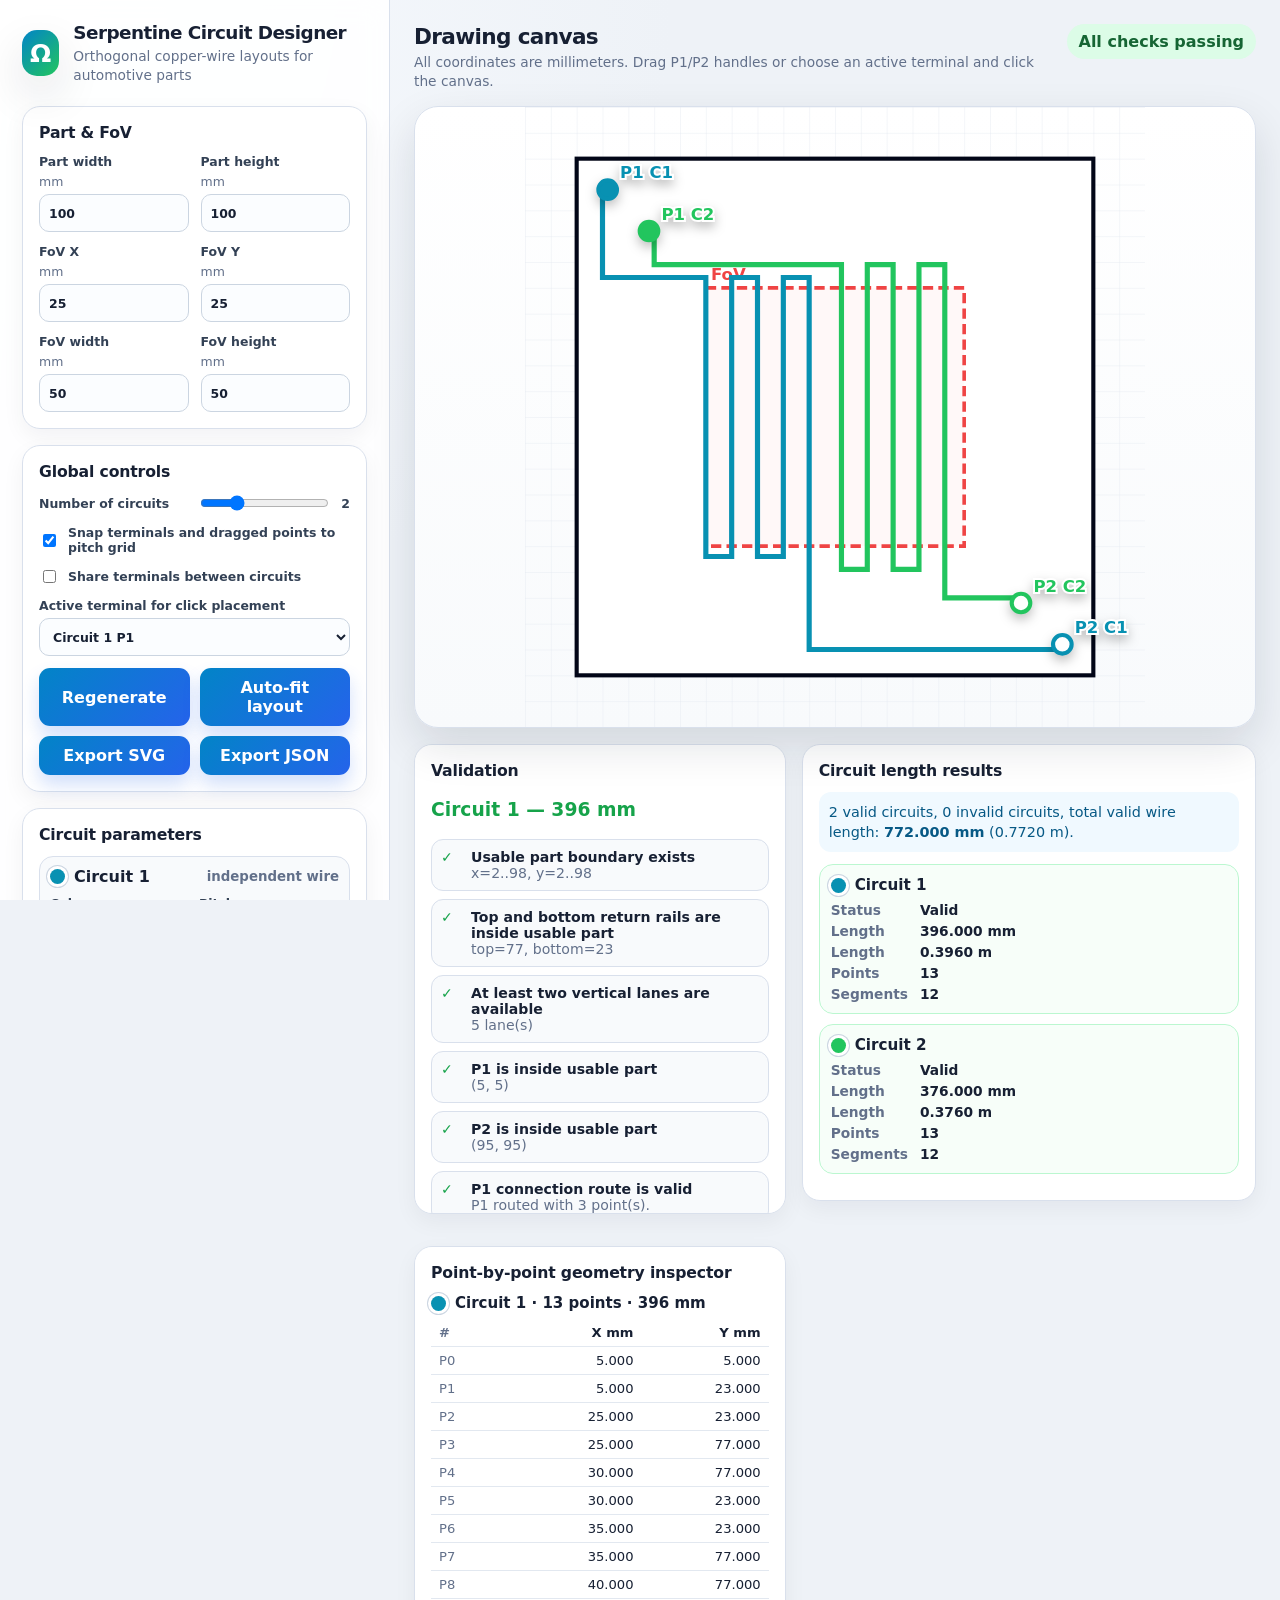
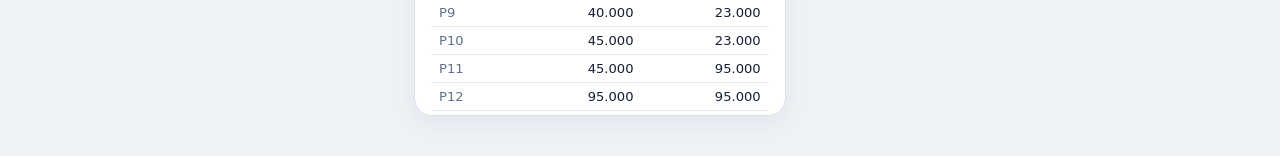
==== docs/index.html @ 49e37ddb "Restore root README exactly" ====
<!doctype html>
<html lang="en">
<head>
  <meta charset="utf-8" />
  <meta name="viewport" content="width=device-width, initial-scale=1" />
  <title>Orthogonal Serpentine Copper Circuit Designer</title>
  <link rel="stylesheet" href="style.css" />
</head>
<body>
  <div class="app-shell">
    <aside class="sidebar" aria-label="Design parameters">
      <div class="brand">
        <div class="brand-mark">Ω</div>
        <div>
          <h1>Serpentine Circuit Designer</h1>
          <p>Orthogonal copper-wire layouts for automotive parts</p>
        </div>
      </div>

      <section class="panel">
        <h2>Part &amp; FoV</h2>
        <div class="grid two">
          <label>Part width <span>mm</span><input id="partWidth" type="number" min="10" step="1" value="100"></label>
          <label>Part height <span>mm</span><input id="partHeight" type="number" min="10" step="1" value="100"></label>
          <label>FoV X <span>mm</span><input id="fovX" type="number" step="1" value="25"></label>
          <label>FoV Y <span>mm</span><input id="fovY" type="number" step="1" value="25"></label>
          <label>FoV width <span>mm</span><input id="fovWidth" type="number" min="1" step="1" value="50"></label>
          <label>FoV height <span>mm</span><input id="fovHeight" type="number" min="1" step="1" value="50"></label>
        </div>
      </section>

      <section class="panel">
        <h2>Global controls</h2>
        <label class="inline">Number of circuits
          <input id="circuitCount" type="range" min="1" max="5" step="1" value="2">
          <strong id="circuitCountValue">2</strong>
        </label>
        <label class="toggle"><input id="snapToGrid" type="checkbox" checked> Snap terminals and dragged points to pitch grid</label>
        <label class="toggle"><input id="shareTerminals" type="checkbox"> Share terminals between circuits</label>
        <label>Active terminal for click placement
          <select id="activeTerminal"></select>
        </label>
        <div class="actions four">
          <button id="regenerateLayout" type="button">Regenerate</button>
          <button id="autoFitLayout" type="button">Auto-fit layout</button>
          <button id="exportSvg" type="button">Export SVG</button>
          <button id="exportJson" type="button">Export JSON</button>
        </div>
        <div id="autoFitSummary" class="auto-fit-summary" hidden></div>
      </section>

      <section class="panel">
        <h2>Circuit parameters</h2>
        <div id="circuitControls" class="circuit-controls"></div>
      </section>
    </aside>

    <main class="workspace">
      <header class="topbar">
        <div>
          <h2>Drawing canvas</h2>
          <p>All coordinates are millimeters. Drag P1/P2 handles or choose an active terminal and click the canvas.</p>
        </div>
        <div id="statusPill" class="status-pill">Ready</div>
      </header>

      <section class="canvas-card">
        <svg id="drawing" role="img" aria-label="Serpentine circuit drawing" tabindex="0"></svg>
        <div id="canvasMessage" class="canvas-message" hidden></div>
      </section>

      <section class="details-grid">
        <article class="panel validation-panel">
          <h2>Validation</h2>
          <div id="validationList"></div>
        </article>
        <article class="panel length-panel">
          <h2>Circuit length results</h2>
          <div id="lengthResults"></div>
        </article>
        <article class="panel inspector-panel">
          <h2>Point-by-point geometry inspector</h2>
          <div id="geometryInspector"></div>
        </article>
      </section>
    </main>
  </div>

  <template id="circuitTemplate">
    <details class="circuit-card" open>
      <summary><span class="swatch"></span><strong></strong><small></small></summary>
      <div class="grid two compact">
        <label>Color<input data-key="color" type="color"></label>
        <label>Pitch <span>mm</span><input data-key="pitch" type="number" min="0.5" step="0.5"></label>
        <label>Top clearance <span>mm</span><input data-key="topReturnClearance" type="number" min="0" step="0.5"></label>
        <label>Bottom clearance <span>mm</span><input data-key="bottomReturnClearance" type="number" min="0" step="0.5"></label>
        <label>Left clearance <span>mm</span><input data-key="leftClearance" type="number" min="0" step="0.5"></label>
        <label>Right clearance <span>mm</span><input data-key="rightClearance" type="number" min="0" step="0.5"></label>
        <label>Min wall <span>mm</span><input data-key="minWallDistance" type="number" min="0" step="0.5"></label>
        <label>Wire spacing <span>mm</span><input data-key="minDistanceToOtherWires" type="number" min="0" step="0.5"></label>
        <label>Visual thickness <span>mm</span><input data-key="wireVisualThickness" type="number" min="0.2" step="0.2"></label>
        <label>P1 X <span>mm</span><input data-key="p1x" type="number" step="0.5"></label>
        <label>P1 Y <span>mm</span><input data-key="p1y" type="number" step="0.5"></label>
        <label>P2 X <span>mm</span><input data-key="p2x" type="number" step="0.5"></label>
        <label>P2 Y <span>mm</span><input data-key="p2y" type="number" step="0.5"></label>
      </div>
    </details>
  </template>

  <script src="app.js"></script>
</body>
</html>
---- docs/style.css ----
:root {
  color-scheme: light;
  --bg: #eef2f7;
  --panel: #ffffff;
  --ink: #172033;
  --muted: #62708a;
  --line: #d9e0ec;
  --accent: #0ea5e9;
  --danger: #ef4444;
  --ok: #16a34a;
  --warn: #f59e0b;
  --shadow: 0 18px 45px rgba(15, 23, 42, 0.12);
}
* { box-sizing: border-box; }
body {
  margin: 0;
  font-family: Inter, ui-sans-serif, system-ui, -apple-system, BlinkMacSystemFont, "Segoe UI", sans-serif;
  background: radial-gradient(circle at top left, #f8fbff 0, var(--bg) 42rem);
  color: var(--ink);
}
.app-shell { min-height: 100vh; display: grid; grid-template-columns: minmax(330px, 390px) 1fr; }
.sidebar { height: 100vh; overflow: auto; padding: 22px; background: rgba(255,255,255,0.9); border-right: 1px solid var(--line); backdrop-filter: blur(14px); }
.brand { display: flex; gap: 14px; align-items: center; margin-bottom: 22px; }
.brand-mark { width: 46px; height: 46px; border-radius: 15px; display: grid; place-items: center; font-size: 25px; font-weight: 800; color: white; background: linear-gradient(135deg, #0284c7, #22c55e); box-shadow: var(--shadow); }
h1, h2, p { margin: 0; }
h1 { font-size: 1.15rem; letter-spacing: -0.03em; }
.brand p, .topbar p { color: var(--muted); font-size: .86rem; margin-top: 4px; line-height: 1.35; }
.panel { background: var(--panel); border: 1px solid var(--line); border-radius: 18px; box-shadow: 0 8px 22px rgba(15, 23, 42, 0.05); padding: 16px; margin-bottom: 16px; }
.panel h2 { font-size: .98rem; margin-bottom: 12px; letter-spacing: -0.01em; }
.grid { display: grid; gap: 12px; }
.grid.two { grid-template-columns: 1fr 1fr; }
.grid.compact { gap: 9px; }
label { display: grid; gap: 5px; color: #334155; font-size: .78rem; font-weight: 700; }
label span { color: var(--muted); font-weight: 500; }
input, select, button { font: inherit; }
input[type="number"], input[type="color"], select { width: 100%; min-height: 38px; border: 1px solid #cbd5e1; border-radius: 10px; padding: 7px 9px; background: #fbfdff; color: var(--ink); }
input[type="color"] { padding: 3px; }
input:focus, select:focus { outline: 2px solid rgba(14,165,233,.25); border-color: var(--accent); }
.inline { grid-template-columns: 1fr auto auto; align-items: center; gap: 10px; }
.toggle { display: flex; align-items: center; gap: 9px; font-weight: 650; margin: 12px 0; }
.actions { display: grid; grid-template-columns: 1fr 1fr; gap: 10px; margin-top: 12px; }
button { cursor: pointer; border: 0; border-radius: 11px; color: white; padding: 10px 12px; font-weight: 800; background: linear-gradient(135deg, #0284c7, #2563eb); box-shadow: 0 10px 18px rgba(37, 99, 235, .2); }
button:hover { filter: brightness(1.05); }
.circuit-controls { display: grid; gap: 10px; }
.circuit-card { border: 1px solid var(--line); border-radius: 14px; padding: 10px; background: #f8fafc; }
.circuit-card summary { cursor: pointer; display: flex; align-items: center; gap: 9px; list-style: none; margin-bottom: 10px; }
.circuit-card summary::-webkit-details-marker { display: none; }
.swatch { width: 15px; height: 15px; border-radius: 50%; box-shadow: 0 0 0 3px white, 0 0 0 4px #cbd5e1; }
.circuit-card small { margin-left: auto; color: var(--muted); font-weight: 700; }
.workspace { min-width: 0; padding: 24px; }
.topbar { display: flex; align-items: flex-start; justify-content: space-between; gap: 18px; margin-bottom: 16px; }
.topbar h2 { font-size: 1.35rem; letter-spacing: -0.03em; }
.status-pill { border-radius: 999px; padding: 8px 12px; background: #dcfce7; color: #166534; font-weight: 850; white-space: nowrap; }
.status-pill.error { background: #fee2e2; color: #991b1b; }
.canvas-card { position: relative; min-height: 620px; border: 1px solid var(--line); border-radius: 24px; background: linear-gradient(180deg, #fff, #f8fafc); box-shadow: var(--shadow); overflow: hidden; }
#drawing { width: 100%; height: 620px; display: block; touch-action: none; }
.canvas-message { position: absolute; left: 20px; bottom: 20px; max-width: min(720px, calc(100% - 40px)); border-radius: 14px; padding: 12px 14px; color: #991b1b; background: rgba(254,226,226,.95); border: 1px solid #fecaca; font-weight: 750; }
.details-grid { display: grid; grid-template-columns: minmax(320px, .9fr) minmax(420px, 1.1fr); gap: 16px; margin-top: 16px; align-items: start; }
.validation-panel, .inspector-panel { max-height: 470px; overflow: auto; }
.check-list { display: grid; gap: 8px; }
.check { display: grid; grid-template-columns: 22px 1fr; gap: 8px; align-items: start; border: 1px solid var(--line); border-radius: 12px; padding: 9px; background: #f8fafc; font-size: .88rem; }
.check.pass .icon { color: var(--ok); }
.check.fail .icon { color: var(--danger); }
.check.warn .icon { color: var(--warn); }
.check b { display: block; }
.check span { color: var(--muted); }
.inspector-circuit { margin-bottom: 14px; }
.inspector-circuit h3 { display: flex; align-items: center; gap: 9px; font-size: .94rem; margin: 0 0 7px; }
.points-table { width: 100%; border-collapse: collapse; font-variant-numeric: tabular-nums; font-size: .82rem; }
.points-table th, .points-table td { border-bottom: 1px solid #e2e8f0; padding: 6px 8px; text-align: right; }
.points-table th:first-child, .points-table td:first-child { text-align: left; color: var(--muted); }
.svg-label { font-size: 3.2px; font-weight: 900; paint-order: stroke; stroke: white; stroke-width: .8px; }
.terminal { cursor: grab; filter: drop-shadow(0 1px 1px rgba(0,0,0,.25)); }
.terminal.active { stroke: #111827; stroke-width: 1; }
.grid-line { stroke: #e2e8f0; stroke-width: .15; }
@media (max-width: 980px) {
  .app-shell { grid-template-columns: 1fr; }
  .sidebar { height: auto; }
  .details-grid { grid-template-columns: 1fr; }
}
.actions.four { grid-template-columns: 1fr 1fr; }
.auto-fit-summary { margin-top: 12px; border: 1px solid #bae6fd; background: #eff6ff; color: #075985; border-radius: 12px; padding: 10px; font-size: .84rem; font-weight: 700; line-height: 1.45; }
.length-panel { max-height: 470px; overflow: auto; }
.length-summary { margin: 0 0 12px; padding: 10px; border-radius: 12px; background: #f0f9ff; color: #075985; font-size: .9rem; line-height: 1.4; }
.length-card { border: 1px solid var(--line); border-radius: 14px; padding: 11px; margin-bottom: 10px; background: #f8fafc; }
.length-card.valid { border-color: #bbf7d0; background: #f7fef9; }
.length-card.invalid { border-color: #fecaca; background: #fff7f7; }
.length-card h3 { display: flex; align-items: center; gap: 9px; margin: 0 0 8px; font-size: .95rem; }
.length-card dl { display: grid; grid-template-columns: auto 1fr; gap: 5px 12px; margin: 0; font-size: .86rem; }
.length-card dt { color: var(--muted); font-weight: 800; }
.length-card dd { margin: 0; font-weight: 750; }
.terminal.shared { cursor: grab; }
@media (min-width: 1300px) {
  .details-grid { grid-template-columns: minmax(300px, .8fr) minmax(300px, .8fr) minmax(420px, 1.1fr); }
}
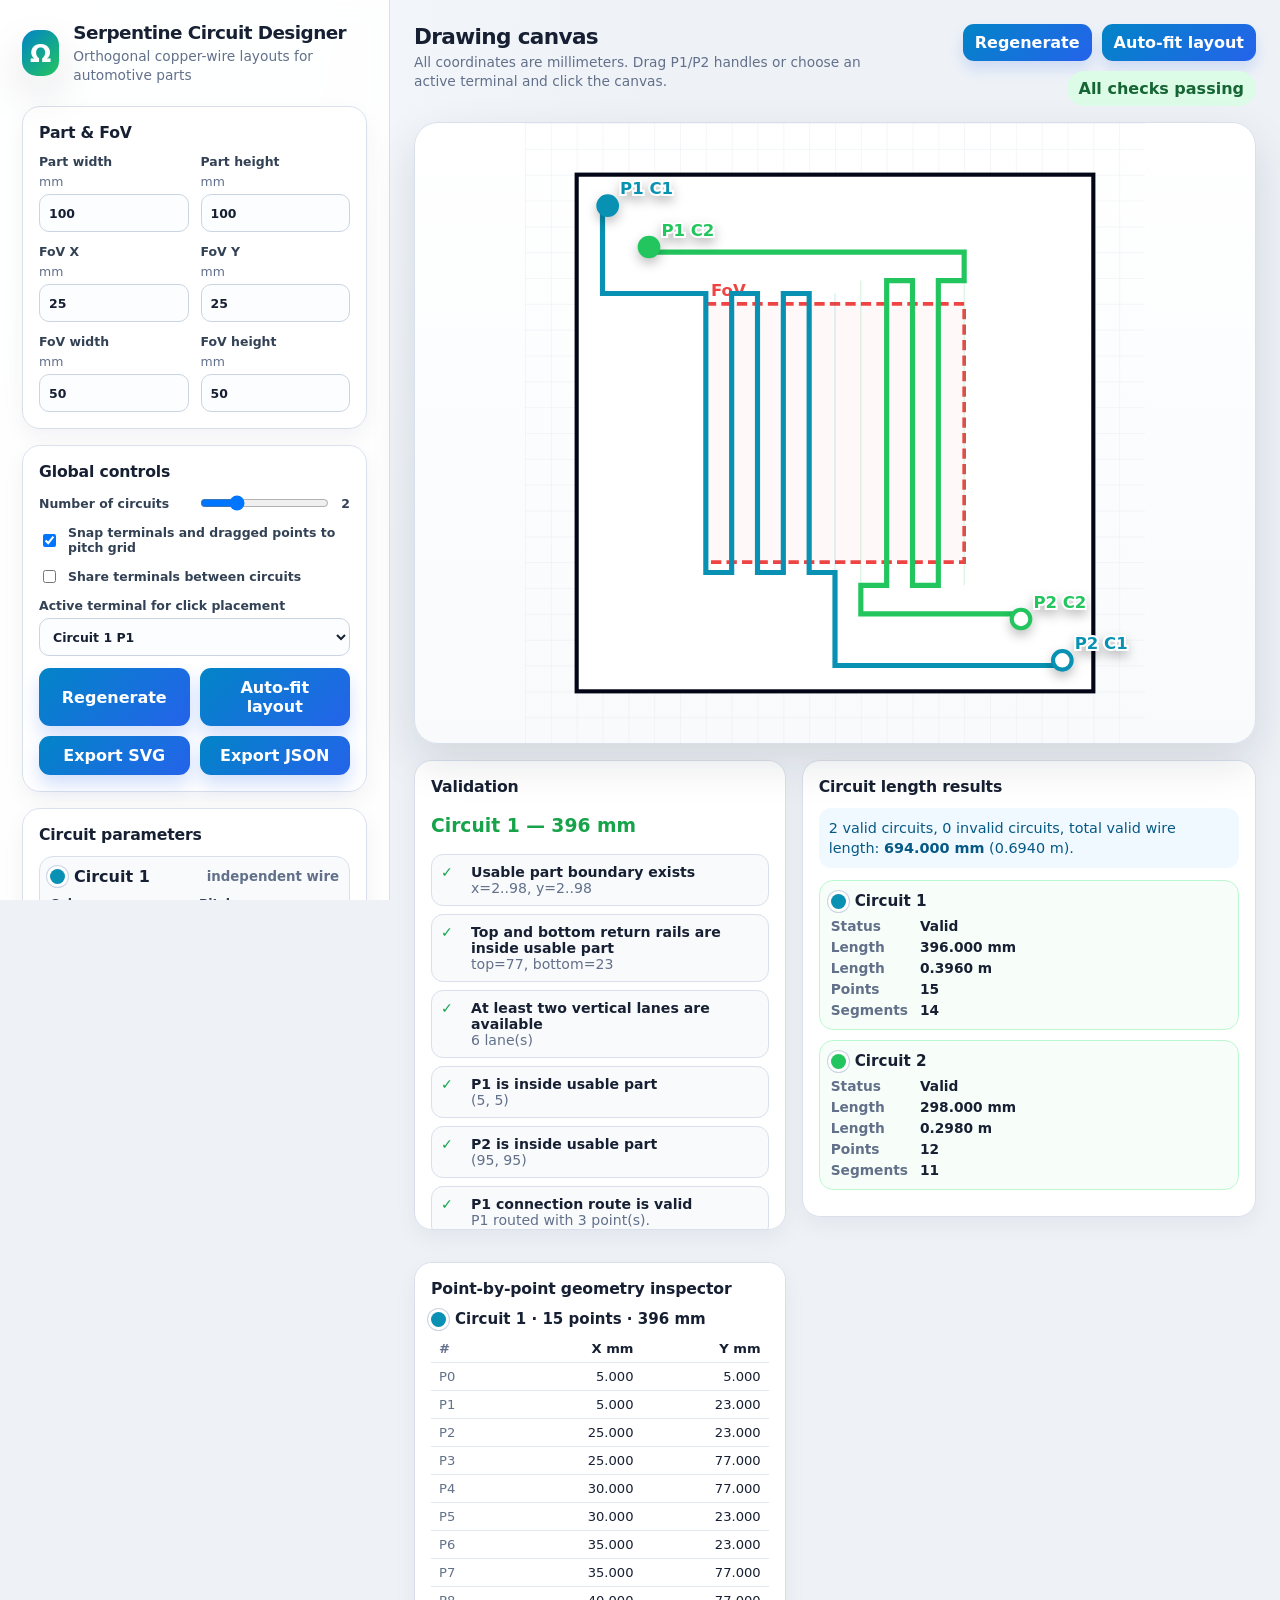
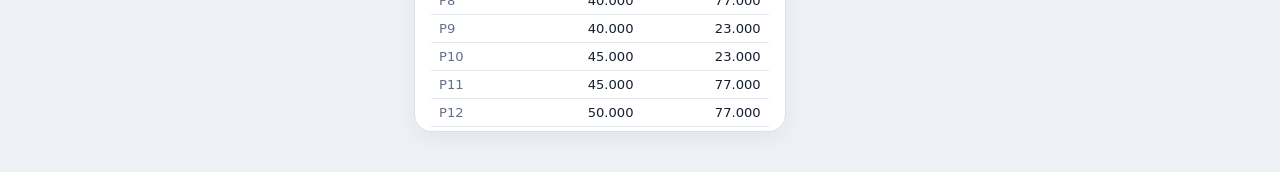
==== commit 351e4b33: "Fix multi-circuit lane spacing and controls" ====
--- a/docs/index.html
+++ b/docs/index.html
@@ -61,7 +61,11 @@
           <h2>Drawing canvas</h2>
           <p>All coordinates are millimeters. Drag P1/P2 handles or choose an active terminal and click the canvas.</p>
         </div>
-        <div id="statusPill" class="status-pill">Ready</div>
+        <div class="topbar-actions">
+          <button id="topRegenerateLayout" type="button">Regenerate</button>
+          <button id="topAutoFitLayout" type="button">Auto-fit layout</button>
+          <div id="statusPill" class="status-pill">Ready</div>
+        </div>
       </header>
 
       <section class="canvas-card">
--- a/docs/style.css
+++ b/docs/style.css
@@ -93,3 +93,5 @@
 @media (min-width: 1300px) {
   .details-grid { grid-template-columns: minmax(300px, .8fr) minmax(300px, .8fr) minmax(420px, 1.1fr); }
 }
+.topbar-actions { display: flex; align-items: center; justify-content: flex-end; gap: 10px; flex-wrap: wrap; }
+.topbar-actions button { padding: 9px 12px; box-shadow: 0 8px 14px rgba(37, 99, 235, .16); }
